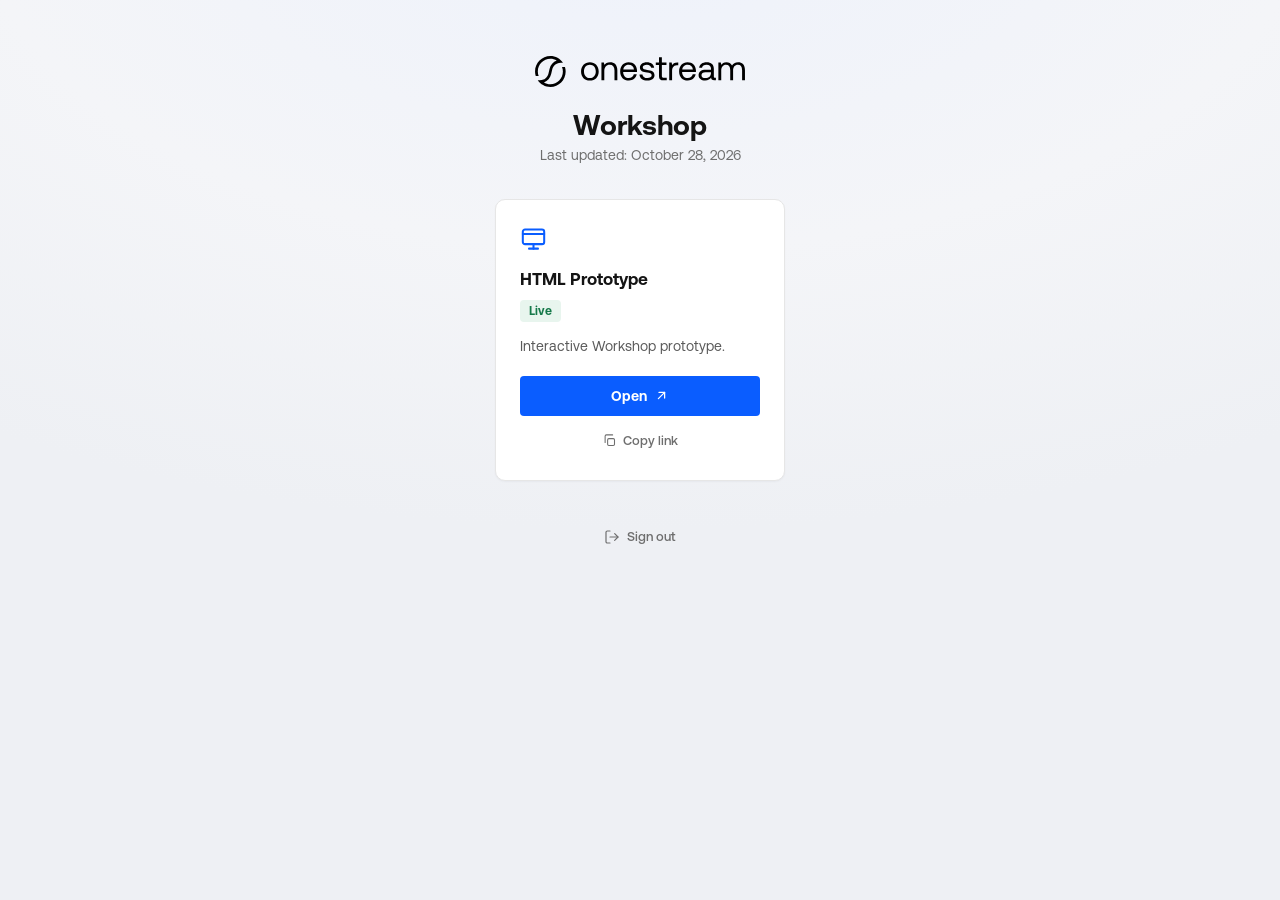
==== portal.html @ 7325973f "Scaffold Workshop prototype: gated portal, login, middleware, Vercel deploy workflow Co-Authored-By:" ====
<!doctype html>
<html lang="en">
<head>
<meta charset="utf-8" />
<meta name="viewport" content="width=device-width, initial-scale=1" />
<title>Workshop — UX Review</title>
<link rel="icon" href="logo.png" />
<style>
  @font-face{font-family:'OneStream Sans';src:url('fonts/OneStreamSans-Regular.otf') format('opentype');font-weight:400;font-style:normal;font-display:swap;}
  @font-face{font-family:'OneStream Sans';src:url('fonts/OneStreamSans-Medium.otf') format('opentype');font-weight:500;font-style:normal;font-display:swap;}
  @font-face{font-family:'OneStream Sans';src:url('fonts/OneStreamSans-Bold.otf') format('opentype');font-weight:700;font-style:normal;font-display:swap;}
  :root{ --font:'OneStream Sans',Arial,Helvetica,sans-serif;
         --brand:#0A5DFF; --brand-hover:#0847c9; --text:#141414; --muted:#6E6E6E; }
  *{box-sizing:border-box;}
  html,body{margin:0;min-height:100%;}
  body{font-family:var(--font);color:var(--text);padding:56px 24px 64px;-webkit-font-smoothing:antialiased;
    background:radial-gradient(1200px 620px at 50% -10%,#eef2fb 0%,#f4f5f8 55%,#eef0f4 100%);}
  .wrap{max-width:1080px;margin:0 auto;}
  .head{text-align:center;margin:0 0 36px;}
  .head .logo{width:210px;max-width:70%;height:auto;display:block;margin:0 auto 22px;}
  .head h1{font-size:28px;font-weight:700;letter-spacing:-.01em;margin:0 0 6px;}
  .head .updated{font-size:14px;font-weight:400;color:var(--muted);margin:0;}
  .tiles{display:grid;gap:20px;grid-template-columns:repeat(auto-fit,minmax(230px,290px));justify-content:center;align-items:stretch;}
  .tile{display:flex;flex-direction:column;background:#fff;border:1px solid #E6E6E6;border-radius:10px;
    padding:24px;box-shadow:0 1px 2px rgba(20,30,60,.04);transition:box-shadow .15s ease,border-color .15s ease;}
  .tile:hover{box-shadow:0 10px 28px rgba(20,30,60,.10);border-color:#Dadada;}
  .tile-ic{height:30px;margin-bottom:14px;display:flex;align-items:center;color:var(--brand);}
  .tile-ic svg{display:block;}
  .tile h3{font-size:17px;font-weight:700;margin:0 0 10px;line-height:22px;}
  .tag{align-self:flex-start;font-size:12px;font-weight:600;line-height:16px;padding:3px 9px;border-radius:4px;
    background:#E8F5EE;color:#16794A;margin:0 0 14px;}
  .tag.soon{background:#FDF1DC;color:#8A5A00;}
  .desc{font-size:14px;line-height:20px;color:#5A5A5A;margin:0 0 20px;flex:1 1 auto;}
  .btn-open{display:flex;align-items:center;justify-content:center;gap:7px;height:40px;border-radius:4px;
    background:var(--brand);color:#fff;font-size:14px;font-weight:700;text-decoration:none;
    font-family:inherit;cursor:pointer;transition:background .15s ease;}
  .btn-open:hover{background:var(--brand-hover);}
  .btn-open svg{width:15px;height:15px;}
  .btn-open.disabled{background:#C9CDD6;pointer-events:none;cursor:default;}
  .btn-copy{display:flex;align-items:center;justify-content:center;gap:6px;width:100%;margin-top:10px;
    height:30px;border:0;background:none;color:var(--muted);font-size:13px;font-weight:500;font-family:inherit;cursor:pointer;}
  .btn-copy:hover{color:var(--text);}
  .btn-copy svg{width:15px;height:15px;}
  .btn-copy.copied{color:#16794A;}
  .foot{text-align:center;margin-top:40px;}
  .signout{display:inline-flex;align-items:center;gap:7px;font-size:13px;font-weight:500;color:var(--muted);
    text-decoration:none;padding:8px 14px;border-radius:6px;transition:color .15s ease,background .15s ease;}
  .signout:hover{color:var(--text);background:rgba(20,30,60,.05);}
  .signout svg{width:16px;height:16px;}
  /* Admin-only: link back to the master UX portal (shown when role=editor) */
  .backlink{display:none;align-items:center;gap:7px;font-size:13px;font-weight:600;color:#0A5DFF;
    text-decoration:none;padding:8px 14px;border-radius:6px;transition:background .15s ease;margin:0 auto 6px;}
  .backlink:hover{background:rgba(10,93,255,.08);}
  .backlink svg{width:16px;height:16px;}
  .backlink.show{display:inline-flex;}
</style>
</head>
<body>
  <div class="wrap">
    <div class="head">
      <img class="logo" src="brandmark.svg" alt="OneStream" onerror="this.style.display='none'">
      <h1 id="portal-title">UX Review Portal</h1>
      <p class="updated">Last updated: <span id="updated"></span></p>
    </div>
    <div class="tiles" id="tiles"></div>
    <div class="foot">
      <div><a class="backlink" id="admin-back" href="https://portal-seven-sandy.vercel.app/">
        <svg viewBox="0 0 24 24" fill="none" stroke="currentColor" stroke-width="1.8" stroke-linecap="round" stroke-linejoin="round"><path d="M19 12H5"/><path d="M12 19l-7-7 7-7"/></svg>
        Back to main UX portal
      </a></div>
      <a class="signout" href="/api/logout">
        <svg viewBox="0 0 24 24" fill="none" stroke="currentColor" stroke-width="1.8" stroke-linecap="round" stroke-linejoin="round"><path d="M9 21H5a2 2 0 0 1-2-2V5a2 2 0 0 1 2-2h4"/><path d="M16 17l5-5-5-5"/><path d="M21 12H9"/></svg>
        Sign out
      </a>
    </div>
  </div>
<script>
  /* ═══════════════════════════════════════════════════════════════════════════
     CUSTOMIZE EVERYTHING BELOW — this is the only part you normally edit.
     Each tile: { title, tag, desc, url, icon?, sameTab?, soon? }.  url can be an
     external link or a path on this site (e.g. '/' for the prototype).  icon is
     optional — omit it to use the default link icon.  Set soon:true for a
     not-yet-live tile (amber tag + disabled button).  Add/remove tiles freely.
     ═══════════════════════════════════════════════════════════════════════════ */
  var PORTAL_TITLE = 'Workshop';
  var LAST_UPDATED = 'October 28, 2026';   // shown under the title
  // Official multicolor Figma logo (keeps its own brand colors).
  var FIGMA_ICON = '<svg viewBox="0 0 38 57" width="19" height="28.5" xmlns="http://www.w3.org/2000/svg"><path d="M19 28.5a9.5 9.5 0 1 1 19 0 9.5 9.5 0 0 1-19 0z" fill="#1ABCFE"/><path d="M0 47.5A9.5 9.5 0 0 1 9.5 38H19v9.5a9.5 9.5 0 1 1-19 0z" fill="#0ACF83"/><path d="M19 0v19h9.5a9.5 9.5 0 1 0 0-19H19z" fill="#FF7262"/><path d="M0 9.5A9.5 9.5 0 0 0 9.5 19H19V0H9.5A9.5 9.5 0 0 0 0 9.5z" fill="#F24E1E"/><path d="M0 28.5A9.5 9.5 0 0 0 9.5 38H19V19H9.5A9.5 9.5 0 0 0 0 28.5z" fill="#A259FF"/></svg>';
  var TILES = [
    { title:'HTML Prototype',  tag:'Live', desc:'Interactive Workshop prototype.', url: location.origin + '/', sameTab:true },
  ];
  /* ═══════════════════════════════════════════════════════════════════════════ */

  var LINK_ICON = '<svg viewBox="0 0 24 24" width="27" height="27" fill="none" stroke="currentColor" stroke-width="1.8" stroke-linecap="round" stroke-linejoin="round"><rect x="2.5" y="4" width="19" height="13" rx="2"/><path d="M2.5 8h19"/><path d="M8 21h8"/><path d="M12 17v4"/></svg>';
  var OPEN_ICON = '<svg viewBox="0 0 24 24" fill="none" stroke="currentColor" stroke-width="2" stroke-linecap="round" stroke-linejoin="round"><path d="M7 17 17 7"/><path d="M8 7h9v9"/></svg>';
  var COPY_ICON = '<svg viewBox="0 0 24 24" fill="none" stroke="currentColor" stroke-width="1.7" stroke-linecap="round" stroke-linejoin="round"><rect x="9" y="9" width="11" height="11" rx="2"/><path d="M5 15V5a2 2 0 0 1 2-2h10"/></svg>';
  var CHECK_ICON = '<svg viewBox="0 0 24 24" fill="none" stroke="currentColor" stroke-width="2.2" stroke-linecap="round" stroke-linejoin="round"><path d="M20 6 9 17l-5-5"/></svg>';

  document.getElementById('portal-title').textContent = PORTAL_TITLE;
  document.title = PORTAL_TITLE + ' — UX Review';
  document.getElementById('updated').textContent = LAST_UPDATED;

  function esc(s){ return String(s).replace(/[&<>"]/g,function(c){return {'&':'&amp;','<':'&lt;','>':'&gt;','"':'&quot;'}[c];}); }

  var host = document.getElementById('tiles');
  TILES.forEach(function(t){
    var el = document.createElement('div');
    el.className = 'tile';
    var openBtn = t.soon
      ? '<span class="btn-open disabled">Coming soon</span>'
      : '<a class="btn-open" href="' + esc(t.url) + '"' + (t.sameTab ? '' : ' target="_blank" rel="noopener noreferrer"') + '>Open' + OPEN_ICON + '</a>';
    el.innerHTML =
      '<div class="tile-ic">' + (t.icon || LINK_ICON) + '</div>' +
      '<h3>' + esc(t.title) + '</h3>' +
      (t.tag ? '<span class="tag' + (t.soon ? ' soon' : '') + '">' + esc(t.tag) + '</span>' : '') +
      '<p class="desc">' + esc(t.desc) + '</p>' +
      openBtn +
      (t.soon ? '' : '<button class="btn-copy" type="button" data-url="' + esc(t.url) + '">' + COPY_ICON + '<span>Copy link</span></button>');
    host.appendChild(el);
  });

  host.addEventListener('click', function(e){
    var btn = e.target.closest('.btn-copy'); if (!btn) return;
    var url = btn.getAttribute('data-url'), label = btn.querySelector('span');
    function done(){
      btn.classList.add('copied'); btn.querySelector('svg').outerHTML = CHECK_ICON; label.textContent = 'Copied!';
      setTimeout(function(){ btn.classList.remove('copied'); btn.querySelector('svg').outerHTML = COPY_ICON; label.textContent = 'Copy link'; }, 1600);
    }
    function fallback(){
      var ta=document.createElement('textarea'); ta.value=url; ta.style.position='fixed'; ta.style.opacity='0';
      document.body.appendChild(ta); ta.select(); try{document.execCommand('copy');}catch(_){} document.body.removeChild(ta); done();
    }
    if (navigator.clipboard && navigator.clipboard.writeText) navigator.clipboard.writeText(url).then(done).catch(fallback);
    else fallback();
  });
</script>
<script>
  /* Reveal the "Back to main UX portal" link only for admin/editor sessions. */
  (function(){
    var m = document.cookie.match(/(?:^|;\s*)(?:esg|lcm|o365|lim|workshop)_role=([^;]+)/);
    if (m && m[1] === 'editor') { var el = document.getElementById('admin-back'); if (el) el.classList.add('show'); }
  })();
</script>
</body>
</html>
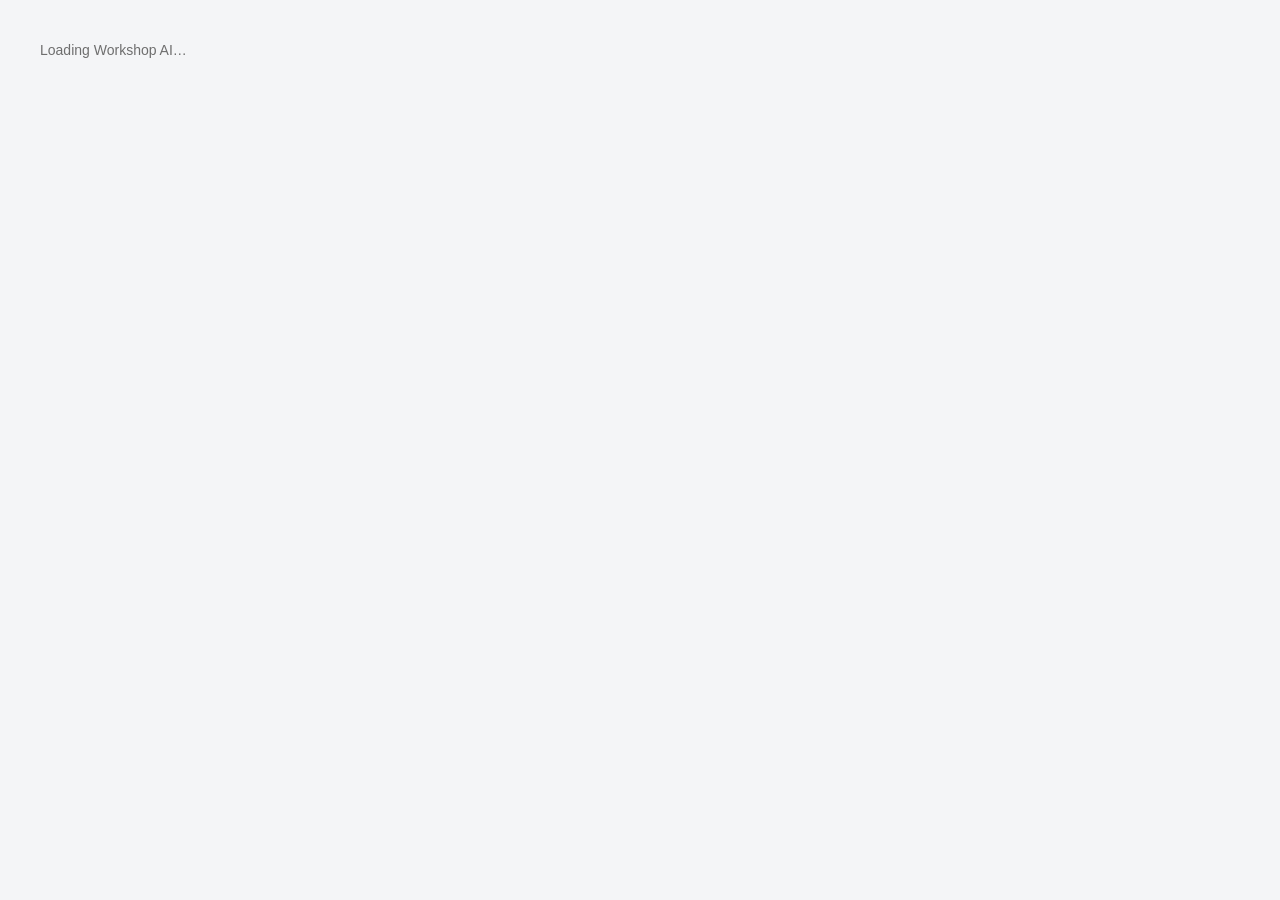
==== commit c2339714: "Workshop AI phase 1: setup, invites, live room, intro/research/HMW steps Build-less React app with a" ====
--- a/portal.html
+++ b/portal.html
@@ -1,145 +1,4 @@
-<!doctype html>
-<html lang="en">
-<head>
-<meta charset="utf-8" />
-<meta name="viewport" content="width=device-width, initial-scale=1" />
-<title>Workshop — UX Review</title>
-<link rel="icon" href="logo.png" />
-<style>
-  @font-face{font-family:'OneStream Sans';src:url('fonts/OneStreamSans-Regular.otf') format('opentype');font-weight:400;font-style:normal;font-display:swap;}
-  @font-face{font-family:'OneStream Sans';src:url('fonts/OneStreamSans-Medium.otf') format('opentype');font-weight:500;font-style:normal;font-display:swap;}
-  @font-face{font-family:'OneStream Sans';src:url('fonts/OneStreamSans-Bold.otf') format('opentype');font-weight:700;font-style:normal;font-display:swap;}
-  :root{ --font:'OneStream Sans',Arial,Helvetica,sans-serif;
-         --brand:#0A5DFF; --brand-hover:#0847c9; --text:#141414; --muted:#6E6E6E; }
-  *{box-sizing:border-box;}
-  html,body{margin:0;min-height:100%;}
-  body{font-family:var(--font);color:var(--text);padding:56px 24px 64px;-webkit-font-smoothing:antialiased;
-    background:radial-gradient(1200px 620px at 50% -10%,#eef2fb 0%,#f4f5f8 55%,#eef0f4 100%);}
-  .wrap{max-width:1080px;margin:0 auto;}
-  .head{text-align:center;margin:0 0 36px;}
-  .head .logo{width:210px;max-width:70%;height:auto;display:block;margin:0 auto 22px;}
-  .head h1{font-size:28px;font-weight:700;letter-spacing:-.01em;margin:0 0 6px;}
-  .head .updated{font-size:14px;font-weight:400;color:var(--muted);margin:0;}
-  .tiles{display:grid;gap:20px;grid-template-columns:repeat(auto-fit,minmax(230px,290px));justify-content:center;align-items:stretch;}
-  .tile{display:flex;flex-direction:column;background:#fff;border:1px solid #E6E6E6;border-radius:10px;
-    padding:24px;box-shadow:0 1px 2px rgba(20,30,60,.04);transition:box-shadow .15s ease,border-color .15s ease;}
-  .tile:hover{box-shadow:0 10px 28px rgba(20,30,60,.10);border-color:#Dadada;}
-  .tile-ic{height:30px;margin-bottom:14px;display:flex;align-items:center;color:var(--brand);}
-  .tile-ic svg{display:block;}
-  .tile h3{font-size:17px;font-weight:700;margin:0 0 10px;line-height:22px;}
-  .tag{align-self:flex-start;font-size:12px;font-weight:600;line-height:16px;padding:3px 9px;border-radius:4px;
-    background:#E8F5EE;color:#16794A;margin:0 0 14px;}
-  .tag.soon{background:#FDF1DC;color:#8A5A00;}
-  .desc{font-size:14px;line-height:20px;color:#5A5A5A;margin:0 0 20px;flex:1 1 auto;}
-  .btn-open{display:flex;align-items:center;justify-content:center;gap:7px;height:40px;border-radius:4px;
-    background:var(--brand);color:#fff;font-size:14px;font-weight:700;text-decoration:none;
-    font-family:inherit;cursor:pointer;transition:background .15s ease;}
-  .btn-open:hover{background:var(--brand-hover);}
-  .btn-open svg{width:15px;height:15px;}
-  .btn-open.disabled{background:#C9CDD6;pointer-events:none;cursor:default;}
-  .btn-copy{display:flex;align-items:center;justify-content:center;gap:6px;width:100%;margin-top:10px;
-    height:30px;border:0;background:none;color:var(--muted);font-size:13px;font-weight:500;font-family:inherit;cursor:pointer;}
-  .btn-copy:hover{color:var(--text);}
-  .btn-copy svg{width:15px;height:15px;}
-  .btn-copy.copied{color:#16794A;}
-  .foot{text-align:center;margin-top:40px;}
-  .signout{display:inline-flex;align-items:center;gap:7px;font-size:13px;font-weight:500;color:var(--muted);
-    text-decoration:none;padding:8px 14px;border-radius:6px;transition:color .15s ease,background .15s ease;}
-  .signout:hover{color:var(--text);background:rgba(20,30,60,.05);}
-  .signout svg{width:16px;height:16px;}
-  /* Admin-only: link back to the master UX portal (shown when role=editor) */
-  .backlink{display:none;align-items:center;gap:7px;font-size:13px;font-weight:600;color:#0A5DFF;
-    text-decoration:none;padding:8px 14px;border-radius:6px;transition:background .15s ease;margin:0 auto 6px;}
-  .backlink:hover{background:rgba(10,93,255,.08);}
-  .backlink svg{width:16px;height:16px;}
-  .backlink.show{display:inline-flex;}
-</style>
-</head>
-<body>
-  <div class="wrap">
-    <div class="head">
-      <img class="logo" src="brandmark.svg" alt="OneStream" onerror="this.style.display='none'">
-      <h1 id="portal-title">UX Review Portal</h1>
-      <p class="updated">Last updated: <span id="updated"></span></p>
-    </div>
-    <div class="tiles" id="tiles"></div>
-    <div class="foot">
-      <div><a class="backlink" id="admin-back" href="https://portal-seven-sandy.vercel.app/">
-        <svg viewBox="0 0 24 24" fill="none" stroke="currentColor" stroke-width="1.8" stroke-linecap="round" stroke-linejoin="round"><path d="M19 12H5"/><path d="M12 19l-7-7 7-7"/></svg>
-        Back to main UX portal
-      </a></div>
-      <a class="signout" href="/api/logout">
-        <svg viewBox="0 0 24 24" fill="none" stroke="currentColor" stroke-width="1.8" stroke-linecap="round" stroke-linejoin="round"><path d="M9 21H5a2 2 0 0 1-2-2V5a2 2 0 0 1 2-2h4"/><path d="M16 17l5-5-5-5"/><path d="M21 12H9"/></svg>
-        Sign out
-      </a>
-    </div>
-  </div>
-<script>
-  /* ═══════════════════════════════════════════════════════════════════════════
-     CUSTOMIZE EVERYTHING BELOW — this is the only part you normally edit.
-     Each tile: { title, tag, desc, url, icon?, sameTab?, soon? }.  url can be an
-     external link or a path on this site (e.g. '/' for the prototype).  icon is
-     optional — omit it to use the default link icon.  Set soon:true for a
-     not-yet-live tile (amber tag + disabled button).  Add/remove tiles freely.
-     ═══════════════════════════════════════════════════════════════════════════ */
-  var PORTAL_TITLE = 'Workshop';
-  var LAST_UPDATED = 'October 28, 2026';   // shown under the title
-  // Official multicolor Figma logo (keeps its own brand colors).
-  var FIGMA_ICON = '<svg viewBox="0 0 38 57" width="19" height="28.5" xmlns="http://www.w3.org/2000/svg"><path d="M19 28.5a9.5 9.5 0 1 1 19 0 9.5 9.5 0 0 1-19 0z" fill="#1ABCFE"/><path d="M0 47.5A9.5 9.5 0 0 1 9.5 38H19v9.5a9.5 9.5 0 1 1-19 0z" fill="#0ACF83"/><path d="M19 0v19h9.5a9.5 9.5 0 1 0 0-19H19z" fill="#FF7262"/><path d="M0 9.5A9.5 9.5 0 0 0 9.5 19H19V0H9.5A9.5 9.5 0 0 0 0 9.5z" fill="#F24E1E"/><path d="M0 28.5A9.5 9.5 0 0 0 9.5 38H19V19H9.5A9.5 9.5 0 0 0 0 28.5z" fill="#A259FF"/></svg>';
-  var TILES = [
-    { title:'HTML Prototype',  tag:'Live', desc:'Interactive Workshop prototype.', url: location.origin + '/', sameTab:true },
-  ];
-  /* ═══════════════════════════════════════════════════════════════════════════ */
-
-  var LINK_ICON = '<svg viewBox="0 0 24 24" width="27" height="27" fill="none" stroke="currentColor" stroke-width="1.8" stroke-linecap="round" stroke-linejoin="round"><rect x="2.5" y="4" width="19" height="13" rx="2"/><path d="M2.5 8h19"/><path d="M8 21h8"/><path d="M12 17v4"/></svg>';
-  var OPEN_ICON = '<svg viewBox="0 0 24 24" fill="none" stroke="currentColor" stroke-width="2" stroke-linecap="round" stroke-linejoin="round"><path d="M7 17 17 7"/><path d="M8 7h9v9"/></svg>';
-  var COPY_ICON = '<svg viewBox="0 0 24 24" fill="none" stroke="currentColor" stroke-width="1.7" stroke-linecap="round" stroke-linejoin="round"><rect x="9" y="9" width="11" height="11" rx="2"/><path d="M5 15V5a2 2 0 0 1 2-2h10"/></svg>';
-  var CHECK_ICON = '<svg viewBox="0 0 24 24" fill="none" stroke="currentColor" stroke-width="2.2" stroke-linecap="round" stroke-linejoin="round"><path d="M20 6 9 17l-5-5"/></svg>';
-
-  document.getElementById('portal-title').textContent = PORTAL_TITLE;
-  document.title = PORTAL_TITLE + ' — UX Review';
-  document.getElementById('updated').textContent = LAST_UPDATED;
-
-  function esc(s){ return String(s).replace(/[&<>"]/g,function(c){return {'&':'&amp;','<':'&lt;','>':'&gt;','"':'&quot;'}[c];}); }
-
-  var host = document.getElementById('tiles');
-  TILES.forEach(function(t){
-    var el = document.createElement('div');
-    el.className = 'tile';
-    var openBtn = t.soon
-      ? '<span class="btn-open disabled">Coming soon</span>'
-      : '<a class="btn-open" href="' + esc(t.url) + '"' + (t.sameTab ? '' : ' target="_blank" rel="noopener noreferrer"') + '>Open' + OPEN_ICON + '</a>';
-    el.innerHTML =
-      '<div class="tile-ic">' + (t.icon || LINK_ICON) + '</div>' +
-      '<h3>' + esc(t.title) + '</h3>' +
-      (t.tag ? '<span class="tag' + (t.soon ? ' soon' : '') + '">' + esc(t.tag) + '</span>' : '') +
-      '<p class="desc">' + esc(t.desc) + '</p>' +
-      openBtn +
-      (t.soon ? '' : '<button class="btn-copy" type="button" data-url="' + esc(t.url) + '">' + COPY_ICON + '<span>Copy link</span></button>');
-    host.appendChild(el);
-  });
-
-  host.addEventListener('click', function(e){
-    var btn = e.target.closest('.btn-copy'); if (!btn) return;
-    var url = btn.getAttribute('data-url'), label = btn.querySelector('span');
-    function done(){
-      btn.classList.add('copied'); btn.querySelector('svg').outerHTML = CHECK_ICON; label.textContent = 'Copied!';
-      setTimeout(function(){ btn.classList.remove('copied'); btn.querySelector('svg').outerHTML = COPY_ICON; label.textContent = 'Copy link'; }, 1600);
-    }
-    function fallback(){
-      var ta=document.createElement('textarea'); ta.value=url; ta.style.position='fixed'; ta.style.opacity='0';
-      document.body.appendChild(ta); ta.select(); try{document.execCommand('copy');}catch(_){} document.body.removeChild(ta); done();
-    }
-    if (navigator.clipboard && navigator.clipboard.writeText) navigator.clipboard.writeText(url).then(done).catch(fallback);
-    else fallback();
-  });
-</script>
-<script>
-  /* Reveal the "Back to main UX portal" link only for admin/editor sessions. */
-  (function(){
-    var m = document.cookie.match(/(?:^|;\s*)(?:esg|lcm|o365|lim|workshop)_role=([^;]+)/);
-    if (m && m[1] === 'editor') { var el = document.getElementById('admin-back'); if (el) el.classList.add('show'); }
-  })();
-</script>
-</body>
-</html>
+<!DOCTYPE html>
+<html lang="en"><head><meta charset="UTF-8"><title>Workshop AI</title>
+<meta http-equiv="refresh" content="0; url=/"><script>location.replace('/');</script></head>
+<body><a href="/">Open Workshop AI</a></body></html>
